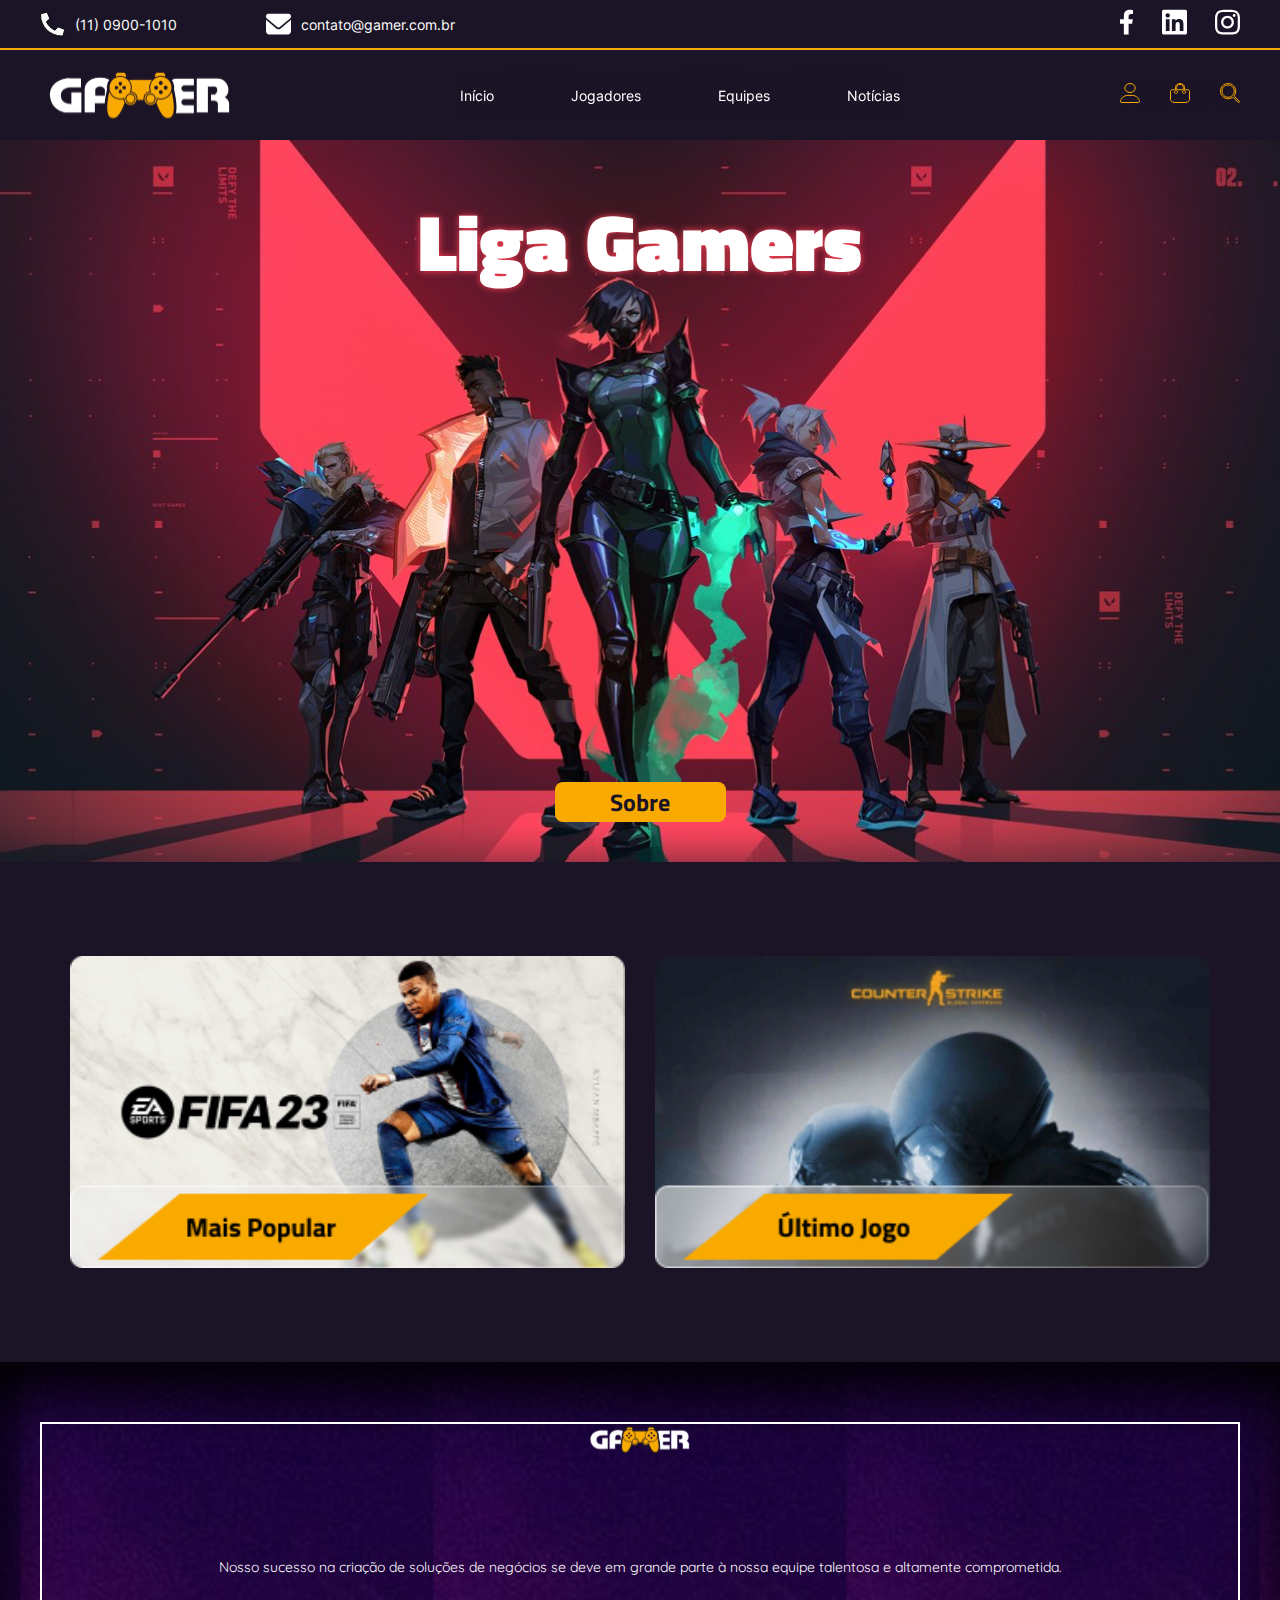
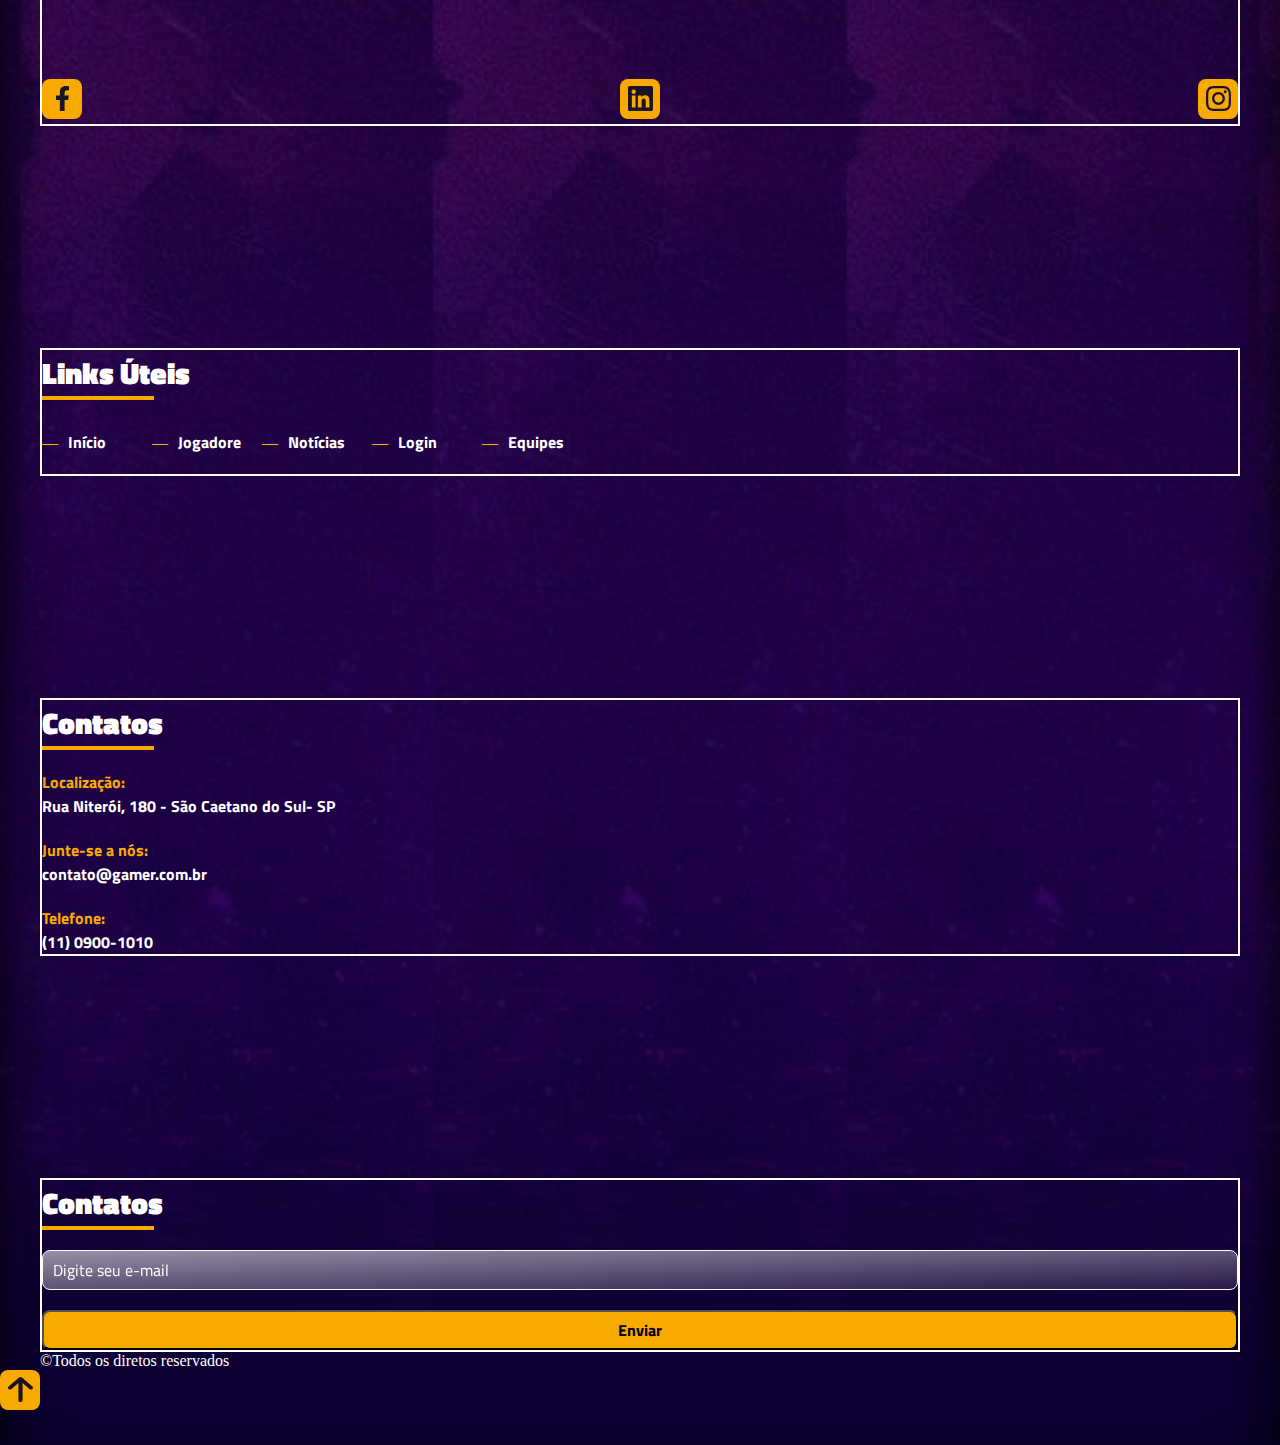
==== projeto-gamer/index.html @ a841db8e "projeto gamer atualizado" ====
<!DOCTYPE html>
<html lang="pt-BR">

<head>
    <meta charset="UTF-8">
    <meta http-equiv="X-UA-Compatible" content="IE=edge">
    <meta name="viewport" content="width=device-width, initial-scale=1.0">
    <title>Projeto Gamer Manhã</title>
    <link rel="stylesheet" href="css/style.css">
</head>

<body>

    <header>

        <!-- linha de cima com a borda amarela -->
        <div class="header-top">

            <div class="layout-grid alinhamento-between-center">
                <div class="contatos">
                    <div class="phone">
                        <img src="./assets/icons/icone_telefone.svg" alt="Ícone de telefone">
                        <span>(11) 0900-1010</span>
                    </div>
                    <div class="email">
                        <img src="./assets/icons/icone_email.svg" alt="Ícone de e-mail">
                        <span>contato@gamer.com.br</span>
                    </div>
                </div>

                <div class="midias-sociais">
                    <a href="">
                        <img src="./assets/icons/facebook.svg" alt="Imagem link do Facebook da empresa Gamer">
                    </a>
                    <a href="">
                        <img src="./assets/icons/linkedin.svg" alt="Imagem link do Linkedin da empresa Gamer">
                    </a>
                    <a href="">
                        <img src="./assets/icons/intagram.svg" alt="Imagem link do Instagram da empresa Gamer">
                    </a>
                </div>
            </div>
        </div>

        <div class="header-bottom">
            <div class="layout-grid alinhamento-between-center">
                <!-- menu hamburger -->
                <img onclick="mostrarMenu()" src="./assets/icons/bars.svg" class="menu-hamburger"
                    alt="Ícone para abrir e fechar o menu de celular">

                <img class="logo" src="./assets/images/logotipo-gamer.svg"
                    alt="Logotipo da empresa. Texto Gamer com um joystick ao centro">

                <nav class="menu" id="menu">
                    <a href="">Início</a>
                    <a href="">Jogadores</a>
                    <a href="">Equipes</a>
                    <a href="">Notícias</a>

                    <!-- visível apenas no mobile -->

                    <a class="phone">
                        <img src="./assets/icons/icone_telefone.svg"
                            alt="Ícone de Telefone. Abre e fecha o menu principal, no celular">
                        <span>(11) 0900-1010</span>
                    </a>
                    <a class="email">
                        <img src="./assets/icons/icone_email.svg" alt="Ícone de e-mail">
                        <span>contato@gamer.com.br</span>
                    </a>

                    <div class="midias-sociais">
                        <a href="">
                            <img src="./assets/icons/facebook.svg" alt="Imagem link do Facebook da empresa Gamer">
                        </a>
                        <a href="">
                            <img src="./assets/icons/linkedin.svg" alt="Imagem link do Linkedin da empresa Gamer">
                        </a>
                        <a href="">
                            <img src="./assets/icons/intagram.svg" alt="Imagem link do Instagram da empresa Gamer">
                        </a>
                    </div>
                </nav>

                <!-- menu 3 pontinhos -->
                <img onclick="mostrarUsuarios()" src="./assets/icons/pointers.svg" class="menu-pontinhos"
                    alt="Ícone 3 pontinhos, abre o menu de usuários">

                <div class="menu-usuarios" id="menu-usuarios">
                    <a href="">
                        <img src="./assets/icons/user.svg" alt="Ícone de perfil">
                    </a>
                    <a href="">
                        <img src="./assets/icons/bag.svg" alt="Ícone de sacola">
                    </a>
                    <a href="">
                        <img src="./assets/icons/search.svg" alt="Ícone lupa de pesquisa">
                    </a>
                </div>
            </div>
        </div>
    </header>


    <main>
        <section class="banner">
            <h1>Liga Gamers</h1>
            <a href="" class="botao-sobre">Sobre</a>
        </section>

        <section class="jogos">
            <div class="layout-grid jogos-flex">
                <img src="assets/images/fifa23.png" alt="Imagem do jogo Fifa 2023">
                <img src="assets/images/csgo.png" alt="Imagem do jogo Counter Strike">
            </div>

        </section>


    </main>

    <footer>
        <div class="layout-grid footer-top">
            
            <div id="sobre">
                <img src="./assets/images/logotipo-gamer.svg" alt="Logotipo, imagem com texto gamer e um controle de vídeo game ao centro">
                
                <p>Nosso sucesso na criação de soluções de negócios se deve em grande parte à nossa equipe talentosa e altamente comprometida.</p>

                <!-- exportar as imagens do figma! -->
                <div id="midias-sociais-footer">
                    <a href="">
                        <img src="./assets/icons/facebook-footer.svg" alt="Ícone do Facebook">
                    </a>
                    <a href="">
                        <img src="./assets/icons/linkedin-footer.svg" alt="Ícone do Linkedin">
                    </a>
                    <a href="">
                        <img src="./assets/icons/intagram-footer.svg" alt="Ícone do Instagram">
                    </a>
                </div>
            </div>

            <div id="links-uteis">
                <div class="titulos-footer">
                    <h3>Links Úteis</h3>
                    <hr>
                </div>

                <ul class="menu-footer">
                    <li>
                        <a href="">Início</a>
                    </li>
                    <li>
                        <a href="">Jogadore</a>
                    </li>
                    <li>
                        <a href="">Notícias</a>
                    </li>
                    <li>
                        <a href="">Login</a>
                    </li>
                    <li>
                        <a href="">Equipes</a>
                    </li>
                </ul>
            </div>


            <div id="contatos">
                <div class="titulos-footer">
                    <h3>Contatos</h3>
                    <hr>
                </div>

                <p>
                    <span class="contatos-titulo">Localização:</span>
                    Rua Niterói, 180 - São Caetano do Sul- SP
                </p>

                <p>
                    <span class="contatos-titulo">Junte-se a nós:</span>
                    contato@gamer.com.br
                </p>

                <p>
                    <span class="contatos-titulo">Telefone:</span>
                    (11) 0900-1010
                </p>
            </div>



            <div id="newsletter">
                <div class="titulos-footer">
                    <h3>Contatos</h3>
                    <hr>
                </div>

                <form action="" class="frm-news">
                    <input type="email" placeholder="Digite seu e-mail">
                    <button>Enviar</button>
                </form>
            </div>
            
        </div> <!-- fim da footer-top -->
        

        <div class="layout-grid footer-bottom">
            <p id="rights">&copy;Todos os diretos reservados</p>
        </div>

        <img src="./assets/icons/back-to-top.svg" alt="Ícone com a seta para cima, clique para voltar ao topo">

    </footer>




    <script>
        function mostrarMenu() {
            document.getElementById("menu").classList.toggle("mostrar-menu");
        }
        function mostrarUsuarios() {
            document.getElementById("menu-usuarios").classList.toggle("mostrar-usuarios");
        }
    </script>
</body>

</html>
---- projeto-gamer/css/style.css ----
/* imports das fontes */

/* TITILLIUM WEB */
@font-face {
    font-family: TitilliumWeb-Black;
    src: url(../assets/fonts/Titillium_Web/TitilliumWeb-Black.ttf);
}

@font-face {
    font-family: TitilliumWeb-Bold;
    src: url(../assets/fonts/Titillium_Web/TitilliumWeb-Bold.ttf);
}

@font-face {
    font-family: TitilliumWeb-Regular;
    src: url(../assets/fonts/Titillium_Web/TitilliumWeb-Regular.ttf);
}

/* INTER */
@font-face {
    font-family: Inter;
    src: url(../assets/fonts/Inter/Inter-VariableFont_slnt\,wght.ttf);
}

/* QUICKSAND */
@font-face {
    font-family: Quicksand;
    src: url(../assets/fonts/Quicksand/Quicksand-VariableFont_wght.ttf);
}

* {
    margin: 0;
    padding: 0;
    box-sizing: border-box;
}

body {
    color: #ffffff;
}

/* Classes genéricas */
.mostrar-menu {
    left: 0 !important;
}

.mostrar-usuarios {
    right: 0 !important;
}

.layout-grid {
    /* border: 1px solid salmon; */
    width: 90%;
    height: 100%;
    margin: 0 auto;
}

/* justify content + align items */
.alinhamento-between-center {
    display: flex;
    justify-content: space-between;
    align-items: center;
}

/* Mobile First */

/* HEADER */
header {
    position: fixed;
    top: 0;
    left: 0;
    z-index: 20;
    width: 100vw;
    height: 60px;
    background-color: #1B1426;
}

/* Header Top */
header .header-top {
    display: none;
}

/* Header Bottom */


header .header-bottom {
    height: 100%;
}

header .header-bottom img.logo {
    width: 86px;
}

header .header-bottom nav {
    position: fixed;
    top: 60px;
    left: -80vw;
    width: 80vw;
    height: calc(100vh - 60px);

    display: flex;
    flex-direction: column;
    justify-content: space-between;
    padding-bottom: 20px;
    background-image: linear-gradient(to right bottom, rgba(27, 20, 38, 0.7), rgba(27, 20, 38, 0.4));
    backdrop-filter: blur(45px);

    transition: left 0.4s;
}

/* somente links "filhos diretos" */
header .header-bottom nav>a {
    padding: 30px 0;
    color: white;
    font-family: Inter;
    font-weight: 400;
    font-size: 15px;
    text-align: center;
    text-decoration: none;
    border-bottom: 2px solid #F9AA01;
}

header .header-bottom nav>a:hover {
    background-color: #F9AA01;

}

header .header-bottom nav>a:last-of-type {
    border-bottom: none;
}

/* ícone de mídias sociais possibilidade position 
header .header-bottom nav .midias-sociais {
    position: absolute;
    bottom: 20px;
    left: calc(50% - 100px);
    border: 1px solid red;
    width: 200px;
    height: 40px;
    display: flex;
    justify-content: space-between;
    align-items: center;
}
*/

header .header-bottom nav .midias-sociais {
    /* border: 1px solid red; */
    display: flex;
    justify-content: center;
    /* gap é o espaçamento entre os elementos, funciona em linha e também em coluna. */
    gap: 50px;
}

/* menu lateral direito - ícones */
header .header-bottom .menu-usuarios {
    position: fixed;
    top: 60px;
    right: -19vw;
    width: 19vw;
    height: 170px;
    background-image: linear-gradient(to right bottom, rgba(27, 20, 38, 0.7), rgba(27, 20, 38, 0.4));
    backdrop-filter: blur(45px);

    display: flex;
    flex-direction: column;
    justify-content: space-evenly;
    align-items: center;

    transition: right 0.4s;
}

/* MAIN */
main {
    margin-top: 60px;
}

/* Banner */
.banner {
    width: 100%;
    height: 606px;
    padding: 40px 0;

    display: flex;
    flex-direction: column;
    justify-content: space-between;
    align-items: center;

    background-color: rebeccapurple;
    background-image: url(../assets/images/fundo-banner-mobile.png);
    background-size: contain;
    background-repeat: no-repeat;
    background-position: bottom;
}

.banner h1 {
    font-family: TitilliumWeb-Black;
    font-size: 40px;
    text-shadow: 0 0 7px #FD4255;

}

.banner .botao-sobre {
    width: 171px;
    height: 40px;
    display: flex;
    justify-content: center;
    align-items: center;
    background-color: #F9AA01;
    color: #1B1426;
    text-decoration: none;
    font-family: TitilliumWeb-Bold;
    font-size: 24px;
    border-radius: 8px;
}

/* Sessão Jogos */
main .jogos {
    width: 100%;
    height: 590px;
    background-color: #1B1426;
}

main .jogos .jogos-flex {
    display: flex;
    flex-direction: column;
    justify-content: space-evenly;
    /* vertical - column */
    align-items: center;
}

/* Footer */
footer {
    padding-top: 60px;
    padding-bottom: 30px;
    box-shadow: inset 0 30px 60px rgba(0, 0, 0, 1);
    background-image: url(../assets/images/fundo-footer-mobile.png);
    background-position: top;
    background-size: contain;
}

footer #sobre {
    width: 100%;
    height: 304px;
    display: flex;
    flex-direction: column;
    justify-content: space-between;
    align-items: center;
    /* background-color: rgba(250, 128, 114, .3); */
}
footer #sobre > img { width: 110px; }

footer #sobre p {
    font-family: Quicksand;
    font-weight: 400;
    font-size: 14px;
}

footer #midias-sociais-footer {
    /* background-color: #FD4255; */
    width: 100%;
    display: flex;
    justify-content: space-between;
}


footer .footer-top {
    display: flex;
    flex-direction: column;
    justify-content: space-between;
    height: 1530px;
}
/* apagar */
footer .footer-top > div {
    border: 2px solid white;
}

footer .footer-top .titulos-footer h3 {
    font-family: TitilliumWeb-Black;
    font-size: 30px;
}

footer .footer-top .titulos-footer hr {
    border: 2px solid #F9AA01;
    width: 112px;
}

/* lista ul */
footer .footer-top .menu-footer {
    display: flex;
    flex-wrap: wrap;
    margin-top: 30px;
}
/* ítens da lista */
footer .footer-top .menu-footer li {
    list-style-type: none;
    width: 110px;
    margin-bottom: 20px;
    /* border: 1px solid #FD4255; */
}
footer .footer-top .menu-footer a {
    color: white;
    text-decoration: none;
    font-family: TitilliumWeb-Bold;
    font-size: 16px;
}

footer .footer-top .menu-footer a:before {
    content: "\2015";
    margin-right: 10px;
    color: #F9AA01;
}

/* Contatos */

footer .footer-top #contatos {
    color: white;
    font-family: TitilliumWeb-Bold;
    font-size: 16px;
}

footer .footer-top #contatos p {
    display: flex;
    flex-direction: column;
    margin-top: 20px;
}

footer .footer-top #contatos p span {
    color: #F9AA01;
}

/* newsletter */

footer #newsletter input,
footer #newsletter button {
    width: 100%;
    height: 40px;
    margin-top: 20px;
    border-radius: 8px;
}

footer #newsletter input {
    background-color: transparent;
    background-image: linear-gradient(to right bottom, rgba(239, 239, 239, .6), rgba(239, 239, 239, .1));
    backdrop-filter: blur(6px);
    border: 1px solid white;
    color: white;
    padding: 5px 10px;
    font-family: TitilliumWeb-Regular;
    font-size: 16px;
}

footer #newsletter input::placeholder {
    color: white;
}

footer #newsletter button {
    display: flex;
    justify-content: center;
    align-items: center;
    background-color: #F9AA01;
    font-family: TitilliumWeb-Bold;
    font-size: 16px;
}












/* Tablets >= 768px*/
@media screen and (min-width: 768px) {}

/* Desktops >= 1200px*/
@media screen and (min-width: 1200px) {
    .layout-grid {
        width: 100%;
        max-width: 1200px;
        /* border: 3px dotted yellowgreen; */
    }

    /* HEADER  */
    header {
        position: static;
        height: 140px;
    }

    /* Header Top */
    header .header-top {
        /* block é o valor default da maioria dos elementos */
        display: block;
        height: 50px;
        border-bottom: 2px solid #F9AA01;
    }

    header .header-top .contatos {
        width: 415px;
        display: flex;
        justify-content: space-between;

        font-family: Inter;
        font-size: 14px;
        font-weight: 400;

        /* border: 2px solid white; */
    }

    header .header-top .contatos>div {
        display: flex;
        justify-content: space-between;
        align-items: center;
        gap: 10px;
        /* border: 1px solid yellow; */
    }

    header .header-top .midias-sociais {
        width: 120px;
        display: flex;
        justify-content: space-between;
        align-items: center;
        /* border: 2px solid white; */
    }

    /* Esconde elementos desnecessários */
    header .menu-hamburger,
    header .menu-pontinhos,
    header .header-bottom nav .phone,
    header .header-bottom nav .email,
    header .header-bottom nav .midias-sociais {
        display: none;
    }

    /* Header Bottom */
    header .header-bottom {
        height: 90px;
    }

    header .header-bottom img.logo {
        width: 200px;
    }

    header .header-bottom nav {
        position: static;
        width: 440px;
        height: 50px;
        padding: 0;
        flex-direction: row;
        align-items: center;
        /* background-color: red; */
    }

    header .header-bottom nav>a {
        border: none;
        font-size: 14px;
    }

    header .header-bottom nav>a:hover {
        background-color: transparent;
        color: #F9AA01;
    }

    header .header-bottom .menu-usuarios {
        position: static;
        flex-direction: row;
        justify-content: space-between;
        width: 120px;
        height: auto;
        background-color: transparent;
    }

    /* MAIN */
    main {
        margin-top: 0;
    }

    /* Banner */
    main .banner {
        height: 722px;
        /* alterar a imagem de fundo */
        background-image: url(../assets/images/fundo-banner-desktop.png);
        background-size: cover;
        background-position: top;

    }

    main .banner h1 {
        font-size: 80px;
    }

    /* Sessão de Jogos */
    main .jogos {
        height: 500px;
    }

    main .jogos .jogos-flex {
        flex-direction: row;
    }

    main .jogos .jogos-flex img {
        width: 555px;
    }

}
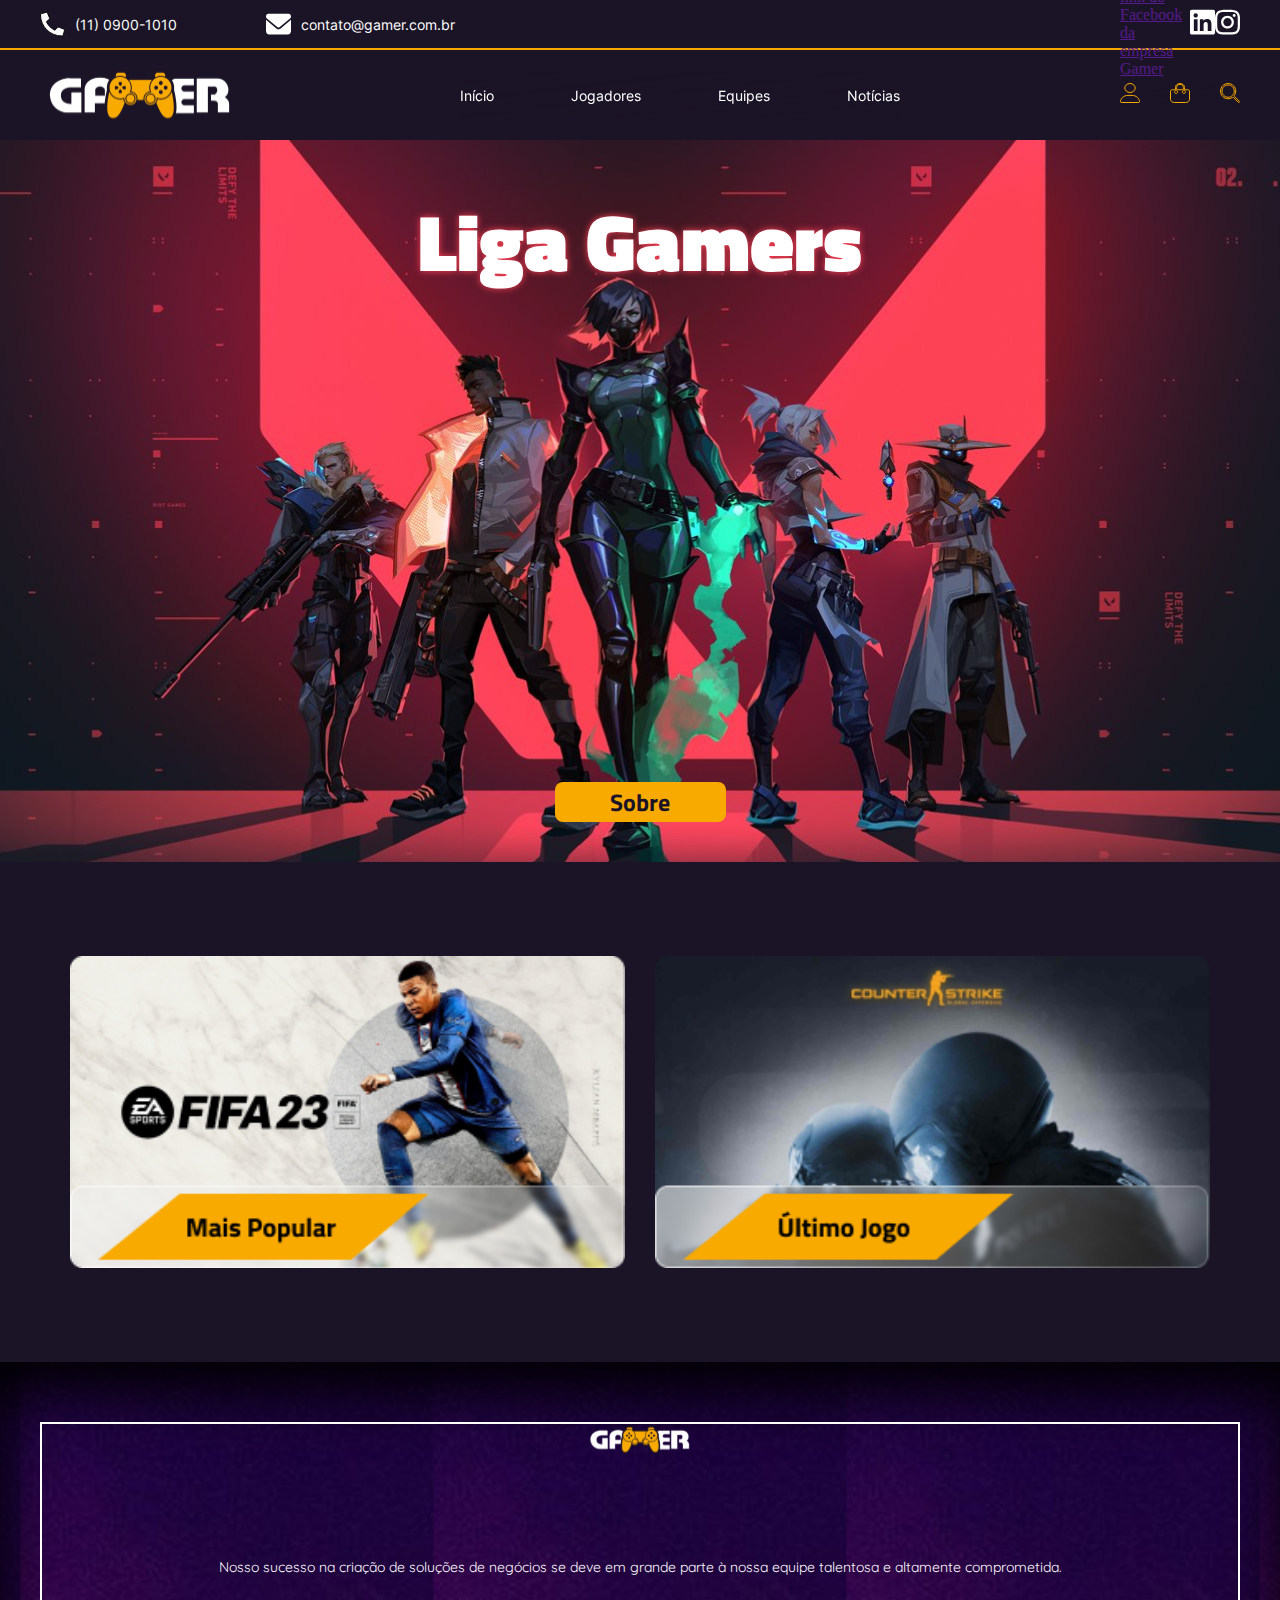
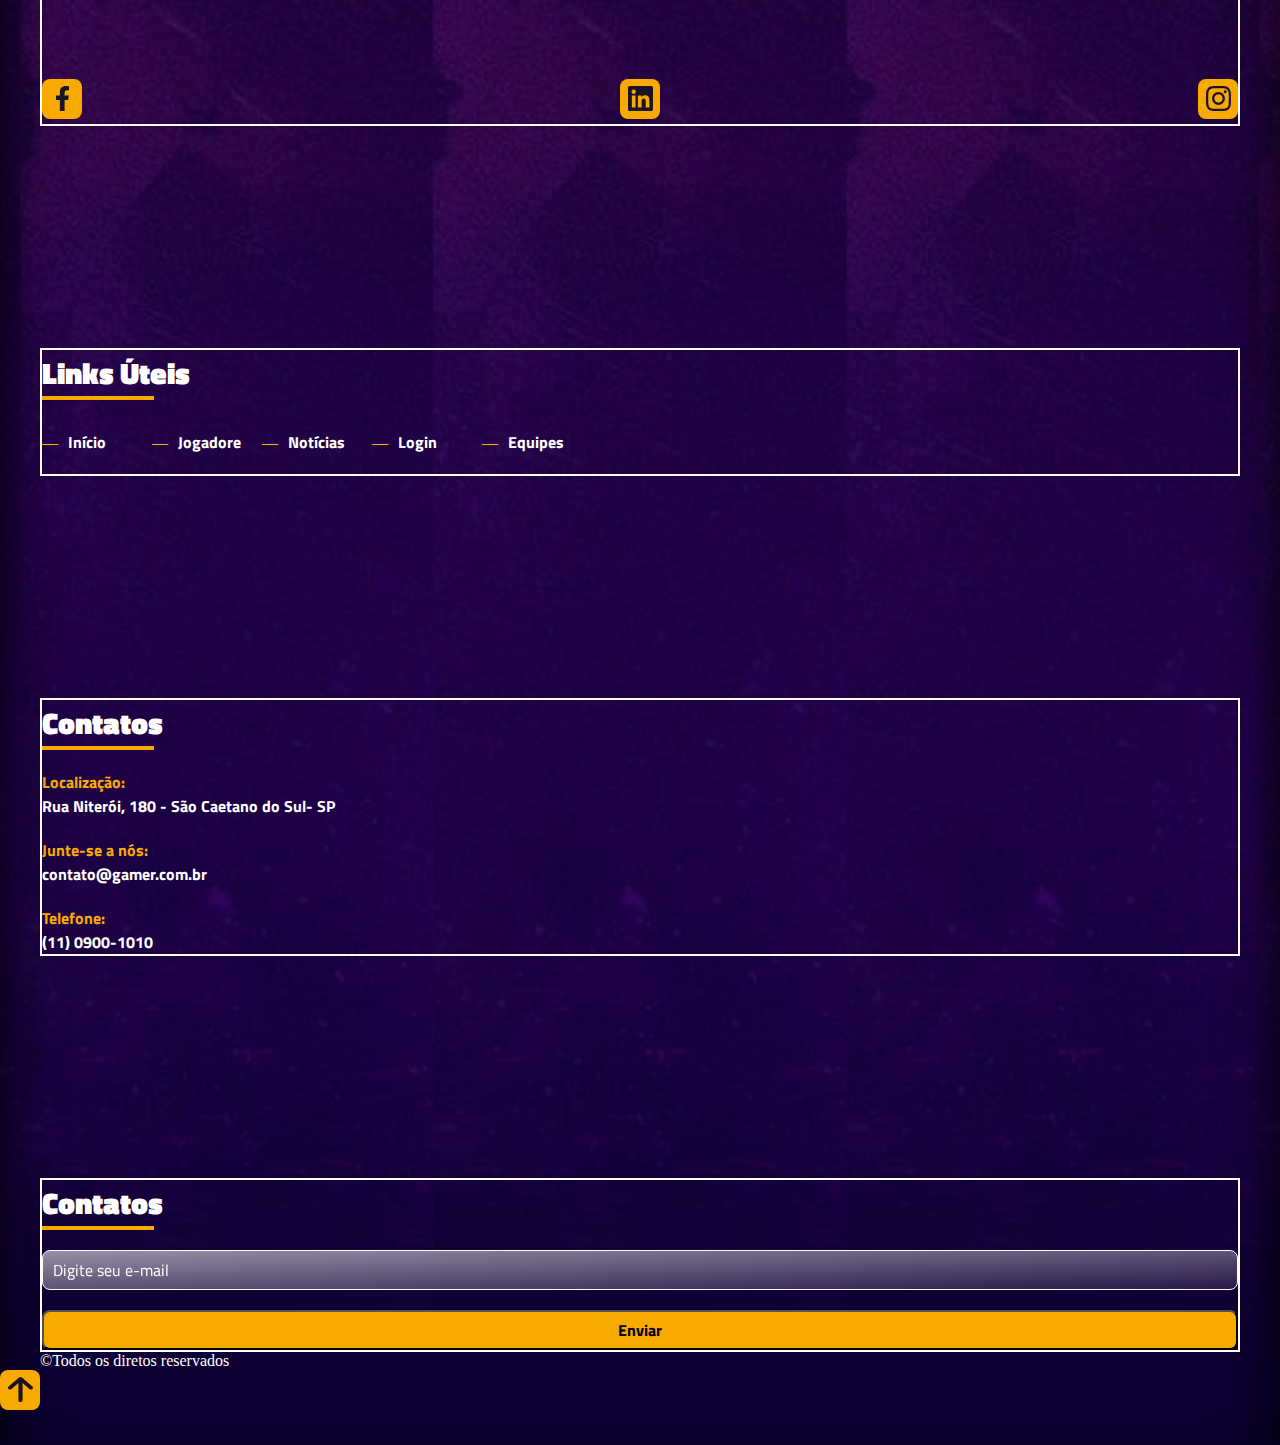
==== commit 785d0814: "projeto gamer" ====
--- a/projeto-gamer/index.html
+++ b/projeto-gamer/index.html
@@ -71,7 +71,7 @@
 
                     <div class="midias-sociais">
                         <a href="">
-                            <img src="./assets/icons/facebook.svg" alt="Imagem link do Facebook da empresa Gamer">
+                            <img src="assets/icons/facebbok.png" alt="Imagem link do Facebook da empresa Gamer">
                         </a>
                         <a href="">
                             <img src="./assets/icons/linkedin.svg" alt="Imagem link do Linkedin da empresa Gamer">
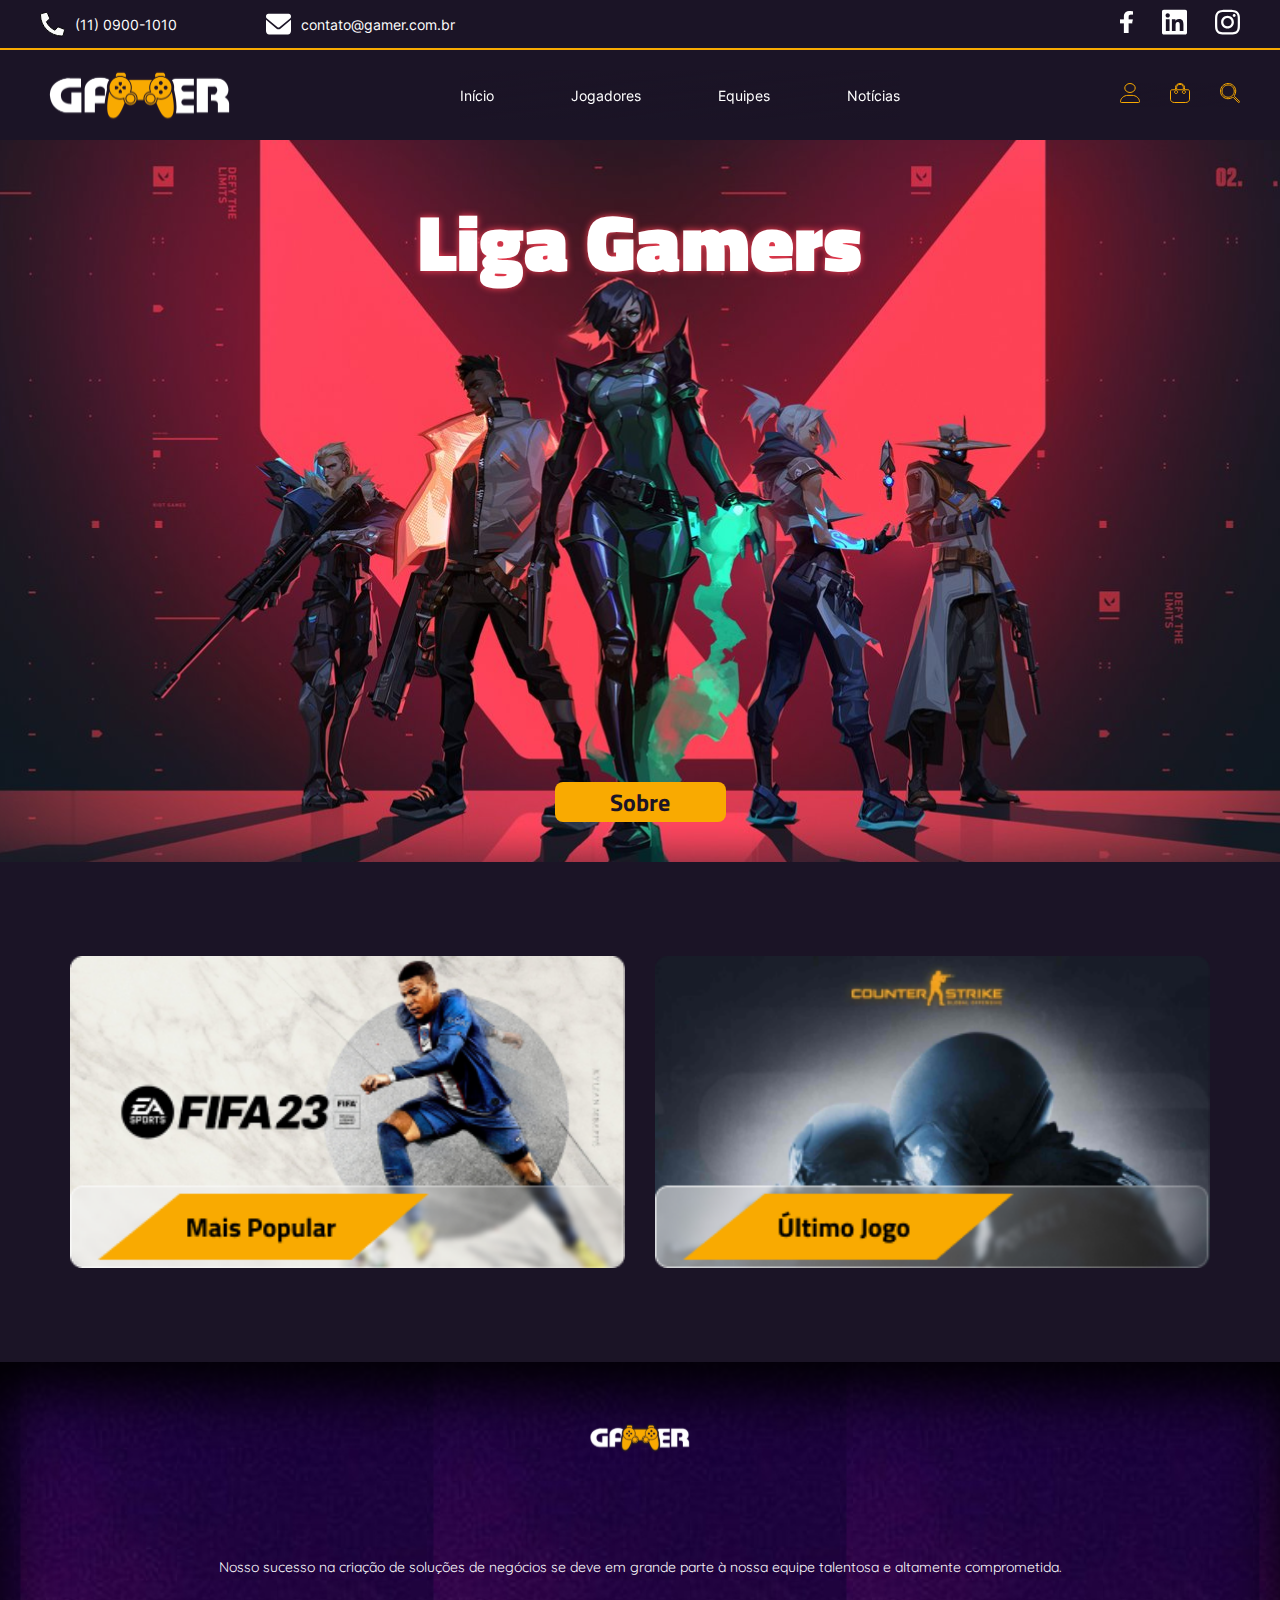
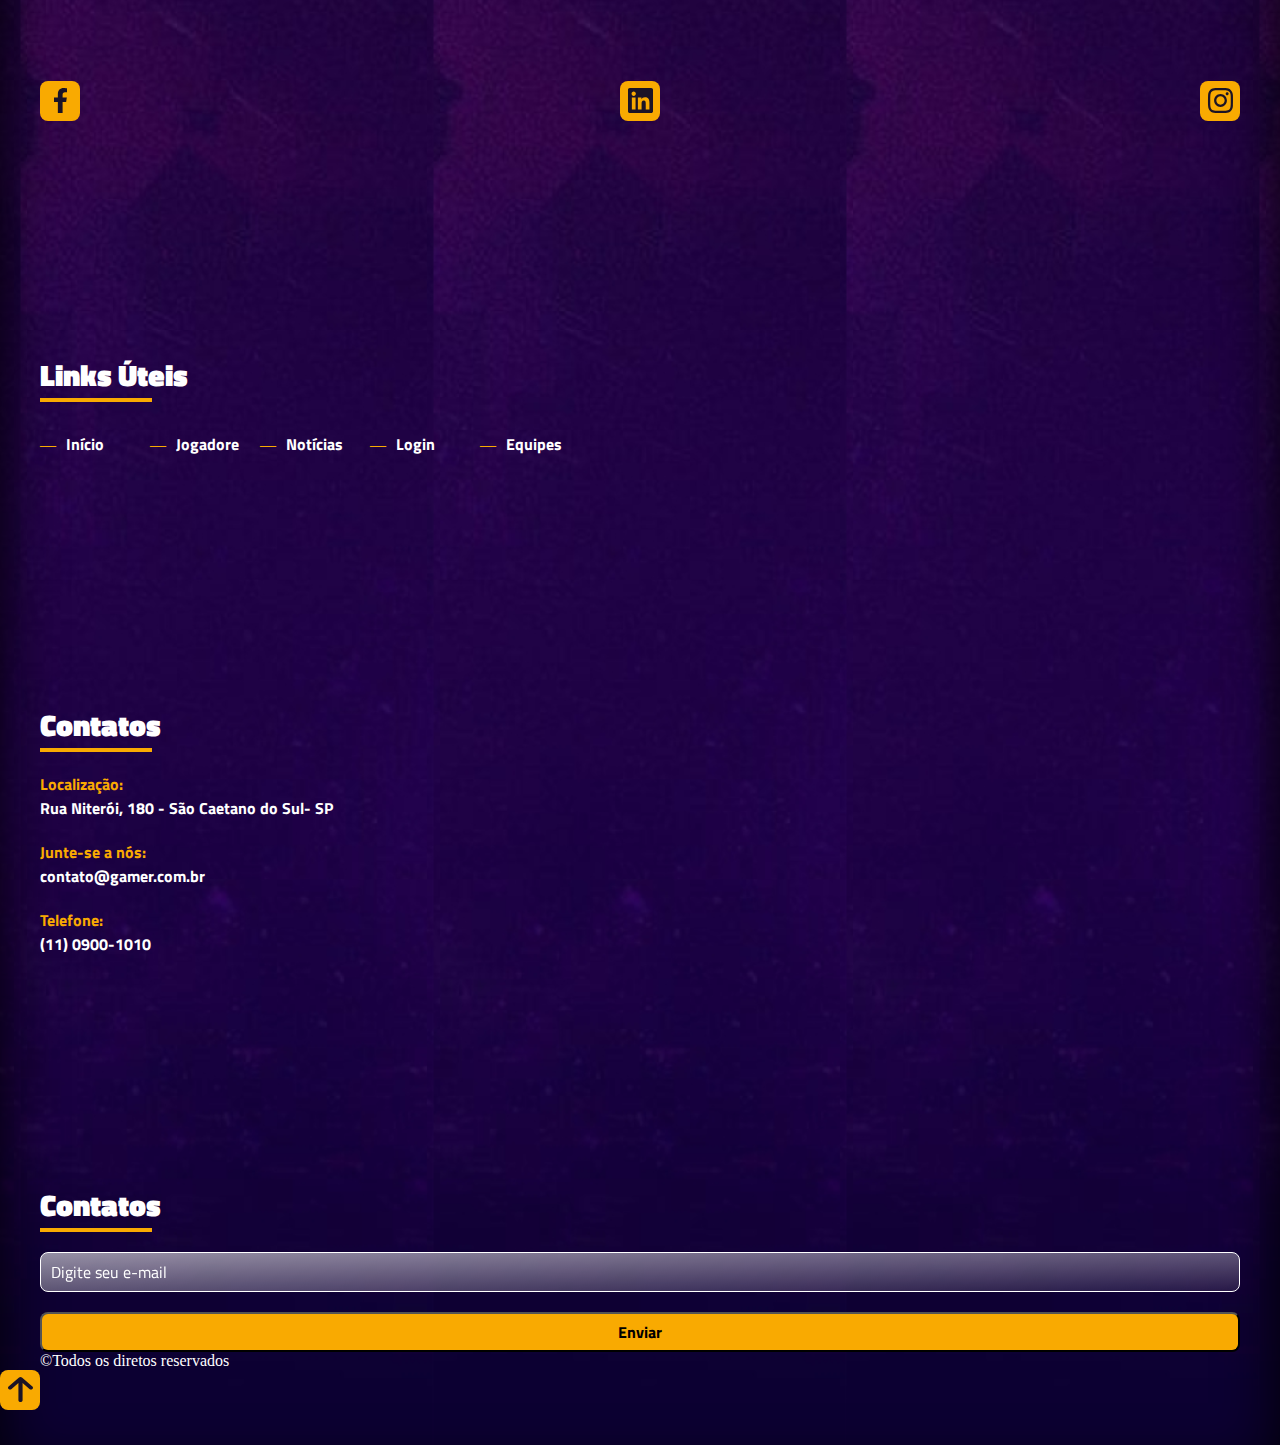
==== commit 9cc579ca: "adicionado o readme" ====
--- a/projeto-gamer/index.html
+++ b/projeto-gamer/index.html
@@ -30,7 +30,7 @@
 
                 <div class="midias-sociais">
                     <a href="">
-                        <img src="./assets/icons/facebook.svg" alt="Imagem link do Facebook da empresa Gamer">
+                        <img src="./assets/icons/facebbok.png" alt="Imagem link do Facebook da empresa Gamer">
                     </a>
                     <a href="">
                         <img src="./assets/icons/linkedin.svg" alt="Imagem link do Linkedin da empresa Gamer">
--- a/projeto-gamer/css/style.css
+++ b/projeto-gamer/css/style.css
@@ -268,10 +268,7 @@
     justify-content: space-between;
     height: 1530px;
 }
-/* apagar */
-footer .footer-top > div {
-    border: 2px solid white;
-}
+
 
 footer .footer-top .titulos-footer h3 {
     font-family: TitilliumWeb-Black;
